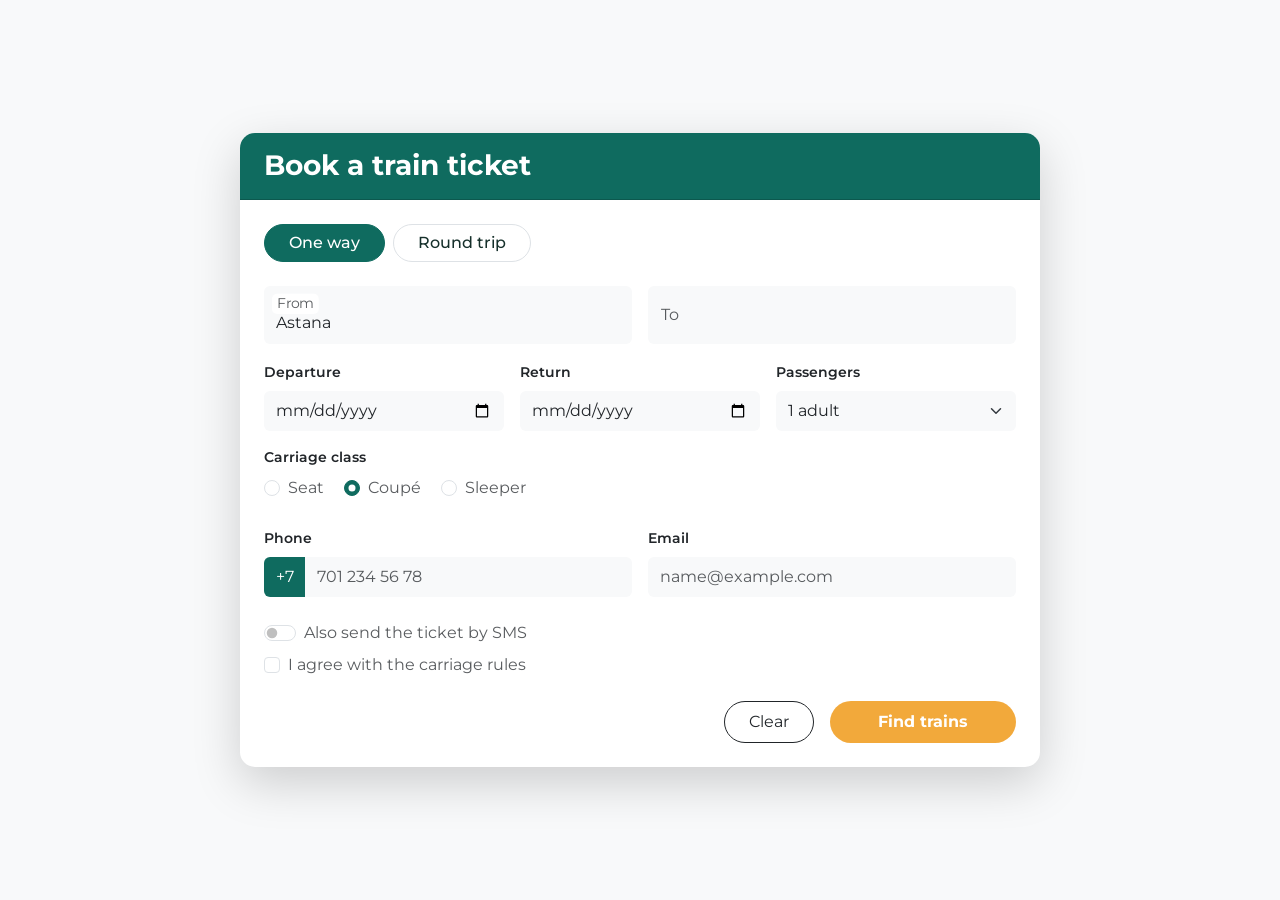
==== task1.html @ e492d013 "Add files via upload" ====
<!DOCTYPE html>
<html lang="en">
<head>
    <meta charset="UTF-8">
    <meta name="viewport" content="width=device-width, initial-scale=1.0">
    <title>Task 1: Train Ticket</title>
    <link href="https://cdn.jsdelivr.net/npm/bootstrap@5.3.0/dist/css/bootstrap.min.css" rel="stylesheet">
    <link href="https://fonts.googleapis.com/css2?family=Montserrat:wght@400;500;600;700&display=swap" rel="stylesheet">
    <link rel="stylesheet" href="style1.css">
</head>
<body class="bg-light d-flex justify-content-center align-items-center min-vh-100 p-3">

<div class="card shadow-lg border-0 ticket-card">
    <div class="card-header text-white px-4 py-3" style="background-color: #0F6B5F; border-radius: 15px 15px 0 0;">
        <h3 class="mb-0 fw-bold">Book a train ticket</h3>
    </div>
    <div class="card-body p-4">
        <form>
            <!-- Trip Type -->
            <div class="mb-4 d-flex gap-2">
                <input type="radio" class="btn-check" name="tripType" id="oneWay" autocomplete="off" checked>
                <label class="btn btn-outline-custom rounded-pill px-4" for="oneWay">One way</label>

                <input type="radio" class="btn-check" name="tripType" id="roundTrip" autocomplete="off">
                <label class="btn btn-outline-custom rounded-pill px-4" for="roundTrip">Round trip</label>
            </div>

            <!-- Locations -->
            <div class="row g-3 mb-3">
                <div class="col-md-6">
                    <div class="form-floating">
                        <input type="text" class="form-control bg-light border-0" id="from" placeholder="From" value="Astana" required>
                        <label for="from" class="text-muted">From</label>
                    </div>
                </div>
                <div class="col-md-6">
                    <div class="form-floating">
                        <input type="text" class="form-control bg-light border-0" id="to" placeholder="To" required>
                        <label for="to" class="text-muted">To</label>
                    </div>
                </div>
            </div>

            <!-- Dates & Passengers -->
            <div class="row g-3 mb-3">
                <div class="col-md-4">
                    <label for="departure" class="form-label fw-semibold small">Departure</label>
                    <input type="date" class="form-control bg-light border-0 py-2" id="departure" required>
                </div>
                <div class="col-md-4">
                    <label for="return" class="form-label fw-semibold small">Return</label>
                    <input type="date" class="form-control bg-light border-0 py-2" id="return">
                </div>
                <div class="col-md-4">
                    <label for="passengers" class="form-label fw-semibold small">Passengers</label>
                    <select class="form-select bg-light border-0 py-2" id="passengers" required>
                        <option value="1">1 adult</option>
                        <option value="2">2 adults</option>
                        <option value="3">3 adults</option>
                        <option value="4">4 adults</option>
                        <option value="5">5 adults</option>
                        <option value="6">6 adults</option>
                    </select>
                </div>
            </div>

            <!-- Carriage Class -->
            <div class="mb-4">
                <label class="form-label fw-semibold small d-block mb-2">Carriage class</label>
                <div class="form-check form-check-inline">
                    <input class="form-check-input" type="radio" name="carriageClass" id="seat" value="seat" required>
                    <label class="form-check-label text-muted" for="seat">Seat</label>
                </div>
                <div class="form-check form-check-inline">
                    <input class="form-check-input" type="radio" name="carriageClass" id="coupe" value="coupe" checked>
                    <label class="form-check-label text-muted" for="coupe">Coupé</label>
                </div>
                <div class="form-check form-check-inline">
                    <input class="form-check-input" type="radio" name="carriageClass" id="sleeper" value="sleeper">
                    <label class="form-check-label text-muted" for="sleeper">Sleeper</label>
                </div>
            </div>

            <!-- Contacts -->
            <div class="row g-3 mb-4">
                <div class="col-md-6">
                    <label for="phone" class="form-label fw-semibold small">Phone</label>
                    <div class="input-group">
                        <span class="input-group-text text-white border-0" style="background-color: #0F6B5F;">+7</span>
                        <input type="tel" class="form-control bg-light border-0 py-2" id="phone" placeholder="701 234 56 78" required>
                    </div>
                </div>
                <div class="col-md-6">
                    <label for="email" class="form-label fw-semibold small">Email</label>
                    <input type="email" class="form-control bg-light border-0 py-2" id="email" placeholder="name@example.com" required>
                </div>
            </div>

            <!-- Agreements -->
            <div class="mb-4">
                <div class="form-check form-switch mb-2">
                    <input class="form-check-input" type="checkbox" role="switch" id="sms">
                    <label class="form-check-label text-muted" for="sms">Also send the ticket by SMS</label>
                </div>
                <div class="form-check">
                    <input class="form-check-input" type="checkbox" id="rules" required>
                    <label class="form-check-label text-muted" for="rules">I agree with the carriage rules</label>
                </div>
            </div>

            <!-- Buttons (Responsive order) -->
            <div class="d-flex flex-column flex-md-row justify-content-md-end gap-3 mt-4 btn-container">
                <button type="reset" class="btn btn-outline-dark rounded-pill px-4 py-2 order-2 order-md-1 btn-clear">Clear</button>
                <button type="submit" class="btn text-white fw-bold rounded-pill px-5 py-2 order-1 order-md-2 btn-find" style="background-color: #F2A93B; border: none;">Find trains</button>
            </div>
        </form>
    </div>
</div>

</body>
</html>
---- style1.css ----
body {
    font-family: 'Montserrat', sans-serif;
}

.ticket-card {
    border-radius: 15px;
    max-width: 800px;
    width: 100%;
}

.btn-outline-custom {
    color: #16302B;
    border-color: #dee2e6;
    font-weight: 500;
}

.btn-check:checked + .btn-outline-custom {
    background-color: #0F6B5F;
    color: white;
    border-color: #0F6B5F;
}

.form-check-input:checked {
    background-color: #0F6B5F;
    border-color: #0F6B5F;
}

.btn-find:hover {
    background-color: #d99632 !important;
}

/* Specific input styles for focus */
.form-control:focus, .form-select:focus {
    box-shadow: 0 0 0 0.25rem rgba(15, 107, 95, 0.25);
}

/* Mobile specific styling */
@media (max-width: 767px) {
    .btn-container {
        display: flex;
        flex-direction: column;
    }
    .btn-clear {
        order: 2; /* Put clear at the bottom on mobile */
    }
    .btn-find {
        order: 1; /* Put find at the top on mobile */
    }
}
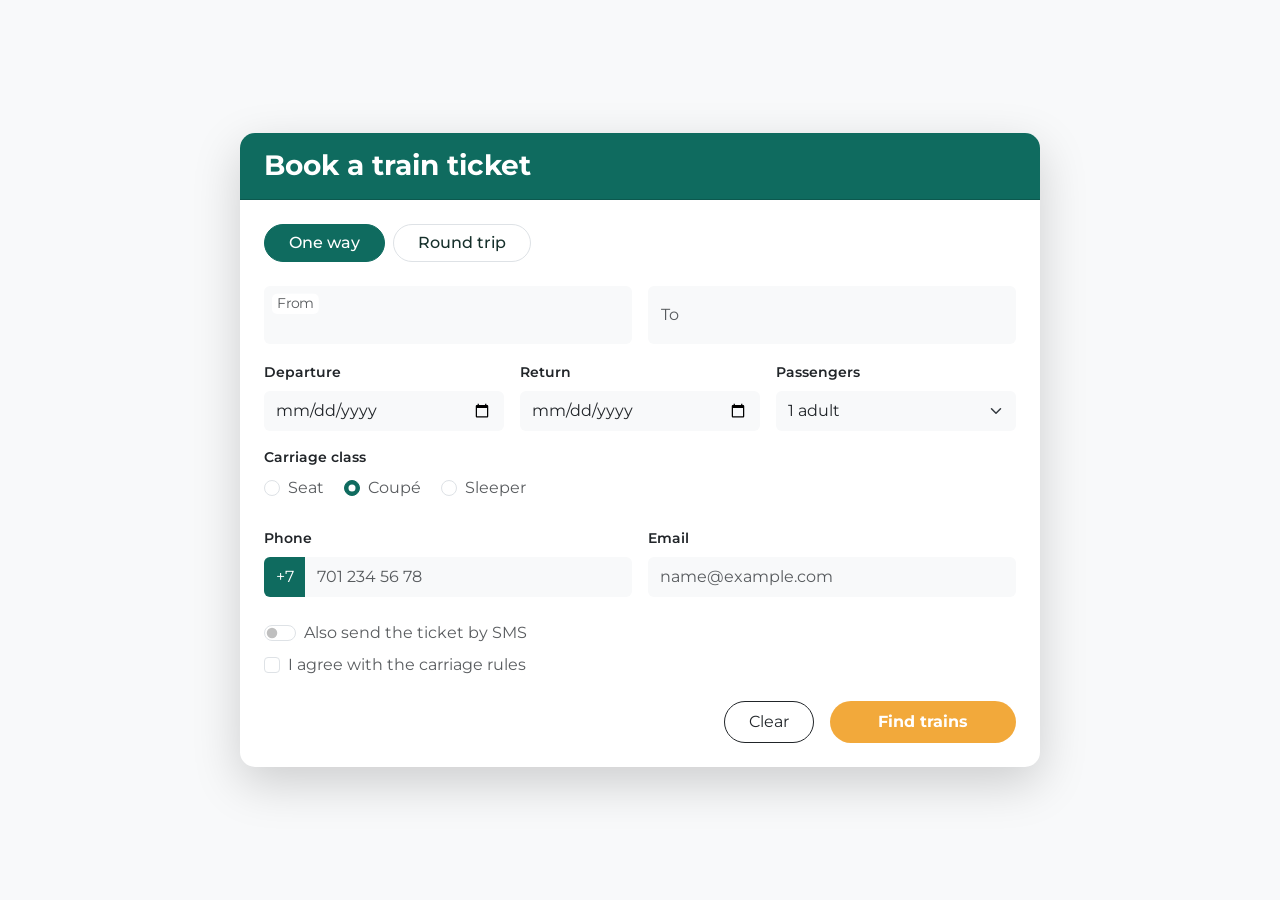
==== commit 6fbbb249: "Change default value of 'from' input field" ====
--- a/task1.html
+++ b/task1.html
@@ -29,7 +29,7 @@
             <div class="row g-3 mb-3">
                 <div class="col-md-6">
                     <div class="form-floating">
-                        <input type="text" class="form-control bg-light border-0" id="from" placeholder="From" value="Astana" required>
+                        <input type="text" class="form-control bg-light border-0" id="from" placeholder="From" value=" " required>
                         <label for="from" class="text-muted">From</label>
                     </div>
                 </div>
